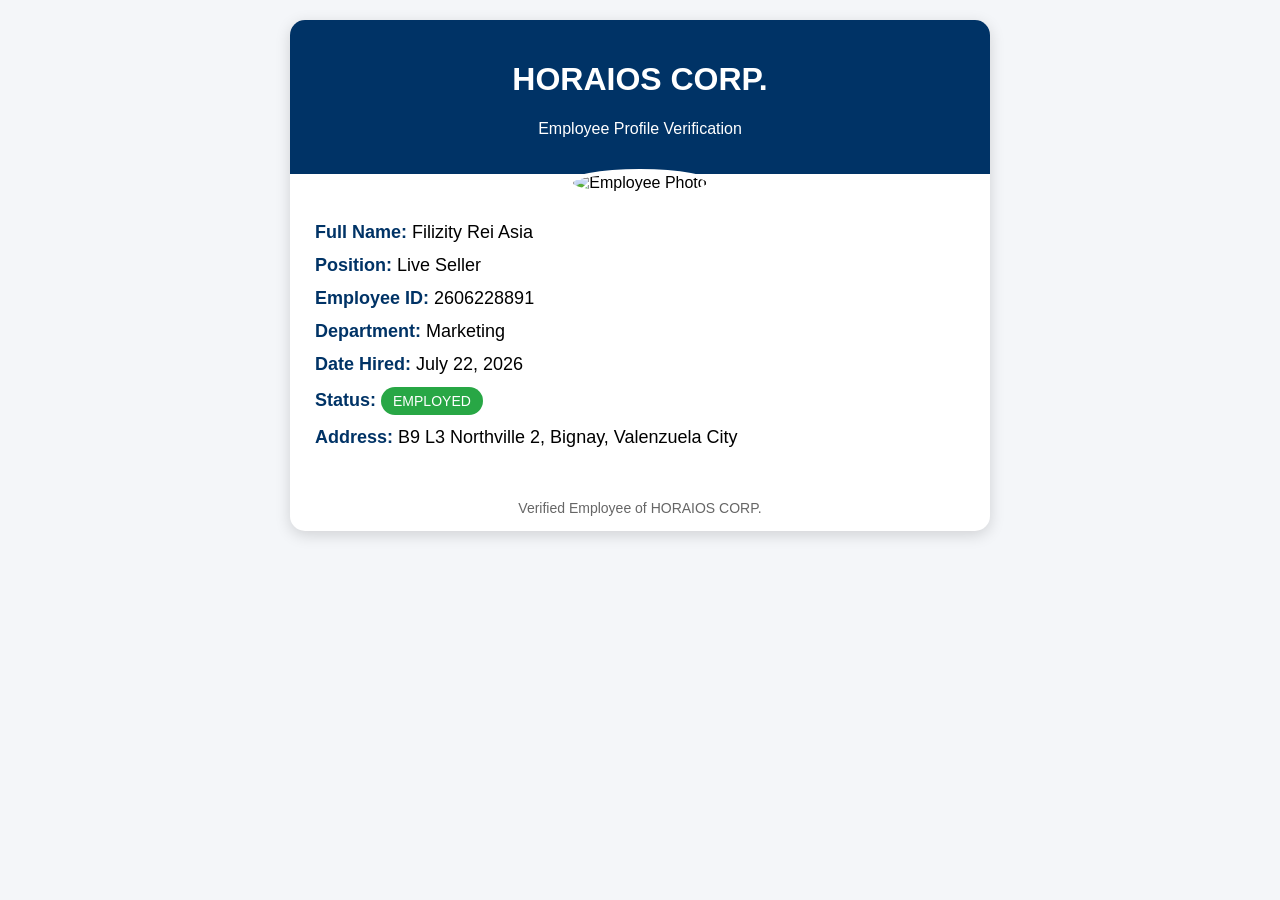
==== filizity.html @ b697649a "Create filizity.html Add Felizity" ====
<!DOCTYPE html>
<html lang="en">
<head>
    <meta charset="UTF-8">
    <meta name="viewport" content="width=device-width, initial-scale=1.0">
    <title>Employee Profile - Filizity Rei Asia</title>
    <style>
        body {
            font-family: Arial, sans-serif;
            background: #f4f6f9;
            margin: 0;
            padding: 20px;
        }

        .card {
            max-width: 700px;
            margin: auto;
            background: white;
            border-radius: 15px;
            box-shadow: 0 4px 15px rgba(0,0,0,0.15);
            overflow: hidden;
        }

        .header {
            background: #003366;
            color: white;
            text-align: center;
            padding: 20px;
        }

        .profile-img {
            width: 180px;
            height: 180px;
            border-radius: 50%;
            object-fit: cover;
            border: 5px solid white;
            margin-top: -40px;
            background: white;
        }

        .content {
            padding: 25px;
        }

        .info {
            margin-bottom: 12px;
            font-size: 18px;
        }

        .label {
            font-weight: bold;
            color: #003366;
        }

        .status {
            display: inline-block;
            padding: 6px 12px;
            background: #28a745;
            color: white;
            border-radius: 20px;
            font-size: 14px;
        }

        footer {
            text-align: center;
            padding: 15px;
            color: #666;
            font-size: 14px;
        }
    </style>
</head>
<body>

<div class="card">
    <div class="header">
        <h1>HORAIOS CORP.</h1>
        <p>Employee Profile Verification</p>
    </div>

    <center>
        <img src="Felizity.png" alt="Employee Photo" class="profile-img">
    </center>

    <div class="content">

        <div class="info">
            <span class="label">Full Name:</span>
            Filizity Rei Asia
        </div>

        <div class="info">
            <span class="label">Position:</span>
            Live Seller
        </div>

        <div class="info">
            <span class="label">Employee ID:</span>
            2606228891
        </div>

        <div class="info">
            <span class="label">Department:</span>
            Marketing
        </div>

        <div class="info">
            <span class="label">Date Hired:</span>
            July 22, 2026
        </div>

        <div class="info">
            <span class="label">Status:</span>
            <span class="status">EMPLOYED</span>
        </div>

        <div class="info">
            <span class="label">Address:</span>
            B9 L3 Northville 2, Bignay, Valenzuela City
        </div>

    </div>

    <footer>
        Verified Employee of HORAIOS CORP.
    </footer>
</div>

</body>
</html>
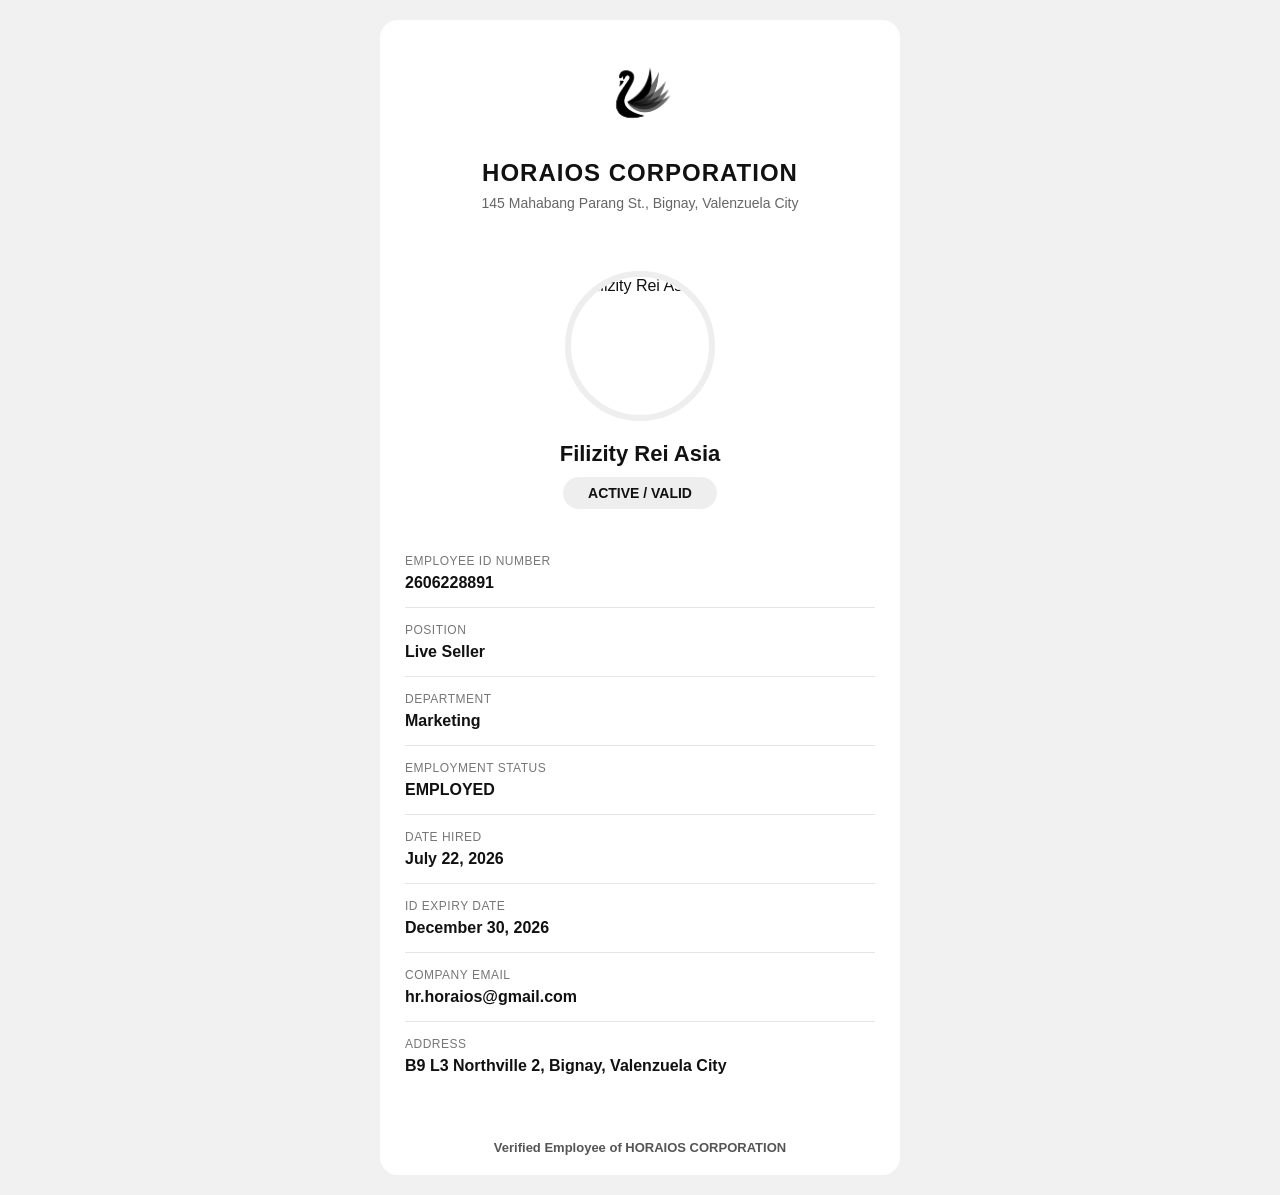
==== commit 57cdedc8: "Update filizity.html" ====
--- a/filizity.html
+++ b/filizity.html
@@ -3,127 +3,86 @@
 <head>
     <meta charset="UTF-8">
     <meta name="viewport" content="width=device-width, initial-scale=1.0">
-    <title>Employee Profile - Filizity Rei Asia</title>
-    <style>
-        body {
-            font-family: Arial, sans-serif;
-            background: #f4f6f9;
-            margin: 0;
-            padding: 20px;
-        }
-
-        .card {
-            max-width: 700px;
-            margin: auto;
-            background: white;
-            border-radius: 15px;
-            box-shadow: 0 4px 15px rgba(0,0,0,0.15);
-            overflow: hidden;
-        }
-
-        .header {
-            background: #003366;
-            color: white;
-            text-align: center;
-            padding: 20px;
-        }
-
-        .profile-img {
-            width: 180px;
-            height: 180px;
-            border-radius: 50%;
-            object-fit: cover;
-            border: 5px solid white;
-            margin-top: -40px;
-            background: white;
-        }
-
-        .content {
-            padding: 25px;
-        }
-
-        .info {
-            margin-bottom: 12px;
-            font-size: 18px;
-        }
-
-        .label {
-            font-weight: bold;
-            color: #003366;
-        }
-
-        .status {
-            display: inline-block;
-            padding: 6px 12px;
-            background: #28a745;
-            color: white;
-            border-radius: 20px;
-            font-size: 14px;
-        }
-
-        footer {
-            text-align: center;
-            padding: 15px;
-            color: #666;
-            font-size: 14px;
-        }
-    </style>
+    <title>Employee Profile | HORAIOS CORPORATION</title>
+    <link rel="stylesheet" href="style.css">
 </head>
 <body>
 
-<div class="card">
-    <div class="header">
-        <h1>HORAIOS CORP.</h1>
-        <p>Employee Profile Verification</p>
+<div class="profile-container">
+
+    <div class="company-header">
+        <img src="logo.png" alt="HORAIOS CORPORATION Logo" class="logo">
+
+        <h1>HORAIOS CORPORATION</h1>
+
+        <p>145 Mahabang Parang St., Bignay, Valenzuela City</p>
     </div>
 
-    <center>
-        <img src="Felizity.png" alt="Employee Photo" class="profile-img">
-    </center>
+    <div class="employee-card">
 
-    <div class="content">
+        <img src="Felizity.png"
+             alt="Filizity Rei Asia"
+             class="employee-photo">
 
-        <div class="info">
-            <span class="label">Full Name:</span>
-            Filizity Rei Asia
+        <h2>Filizity Rei Asia</h2>
+
+        <div id="status" class="status">
+            Checking Status...
         </div>
 
-        <div class="info">
-            <span class="label">Position:</span>
-            Live Seller
-        </div>
+        <div class="details">
 
-        <div class="info">
-            <span class="label">Employee ID:</span>
-            2606228891
-        </div>
+            <div class="info-box">
+                <label>Employee ID Number</label>
+                <p>2606228891</p>
+            </div>
 
-        <div class="info">
-            <span class="label">Department:</span>
-            Marketing
-        </div>
+            <div class="info-box">
+                <label>Position</label>
+                <p>Live Seller</p>
+            </div>
 
-        <div class="info">
-            <span class="label">Date Hired:</span>
-            July 22, 2026
-        </div>
+            <div class="info-box">
+                <label>Department</label>
+                <p>Marketing</p>
+            </div>
 
-        <div class="info">
-            <span class="label">Status:</span>
-            <span class="status">EMPLOYED</span>
-        </div>
+            <div class="info-box">
+                <label>Employment Status</label>
+                <p>EMPLOYED</p>
+            </div>
 
-        <div class="info">
-            <span class="label">Address:</span>
-            B9 L3 Northville 2, Bignay, Valenzuela City
+            <div class="info-box">
+                <label>Date Hired</label>
+                <p>July 22, 2026</p>
+            </div>
+
+            <div class="info-box">
+                <label>ID Expiry Date</label>
+                <p>December 30, 2026</p>
+            </div>
+
+            <div class="info-box">
+                <label>Company Email</label>
+                <p>hr.horaios@gmail.com</p>
+            </div>
+
+            <div class="info-box">
+                <label>Address</label>
+                <p>B9 L3 Northville 2, Bignay, Valenzuela City</p>
+            </div>
+
         </div>
 
     </div>
 
     <footer>
-        Verified Employee of HORAIOS CORP.
+        <strong>Verified Employee of HORAIOS CORPORATION</strong>
     </footer>
+
 </div>
+
+<script src="script.js"></script>
 
 </body>
 </html>
--- a/style.css
+++ b/style.css
@@ -0,0 +1,241 @@
+* {
+    box-sizing: border-box;
+}
+
+
+body {
+
+    margin: 0;
+
+    padding: 20px;
+
+    background: #f1f1f1;
+
+    font-family: Arial, Helvetica, sans-serif;
+
+    color: #111;
+
+}
+
+
+.profile-container {
+
+    width: 100%;
+
+    max-width: 520px;
+
+    margin: auto;
+
+}
+
+
+/* COMPANY HEADER */
+
+.company-header {
+
+    background: #ffffff;
+
+    text-align: center;
+
+    padding: 30px 20px;
+
+    border-radius: 18px 18px 0 0;
+
+}
+
+
+.logo {
+
+    width: 90px;
+
+    height: 90px;
+
+    object-fit: contain;
+
+}
+
+
+.company-header h1 {
+
+    margin: 15px 0 8px;
+
+    font-size: 24px;
+
+    letter-spacing: 1px;
+
+}
+
+
+.company-header p {
+
+    margin: 0;
+
+    color: #666;
+
+    font-size: 14px;
+
+}
+
+
+
+/* EMPLOYEE CARD */
+
+.employee-card {
+
+    background: #ffffff;
+
+    padding: 30px 25px;
+
+}
+
+
+
+.employee-photo {
+
+    width: 150px;
+
+    height: 150px;
+
+    object-fit: cover;
+
+    border-radius: 50%;
+
+    display: block;
+
+    margin: auto;
+
+    border: 6px solid #eeeeee;
+
+}
+
+
+.employee-card h2 {
+
+    text-align: center;
+
+    margin: 20px 0 10px;
+
+    font-size: 22px;
+
+}
+
+
+
+/* STATUS */
+
+.status {
+
+    width: fit-content;
+
+    margin: auto;
+
+    padding: 8px 25px;
+
+    border-radius: 30px;
+
+    font-size: 14px;
+
+    font-weight: bold;
+
+}
+
+
+
+/* DETAILS */
+
+.details {
+
+    margin-top: 30px;
+
+}
+
+
+.info-box {
+
+    padding: 15px 0;
+
+    border-bottom: 1px solid #e5e5e5;
+
+}
+
+
+.info-box:last-child {
+
+    border-bottom: none;
+
+}
+
+
+
+.info-box label {
+
+    display: block;
+
+    color: #777;
+
+    font-size: 12px;
+
+    text-transform: uppercase;
+
+    letter-spacing: .5px;
+
+}
+
+
+.info-box p {
+
+    margin: 6px 0 0;
+
+    font-size: 16px;
+
+    font-weight: 600;
+
+}
+
+
+
+/* FOOTER */
+
+footer {
+
+    background: #ffffff;
+
+    text-align: center;
+
+    padding: 20px;
+
+    font-size: 13px;
+
+    color: #555;
+
+    border-radius: 0 0 18px 18px;
+
+}
+
+
+
+/* MOBILE OPTIMIZATION */
+
+@media(max-width:480px){
+
+    body {
+
+        padding: 10px;
+
+    }
+
+
+    .company-header h1 {
+
+        font-size: 20px;
+
+    }
+
+
+    .employee-card {
+
+        padding: 25px 20px;
+
+    }
+
+}
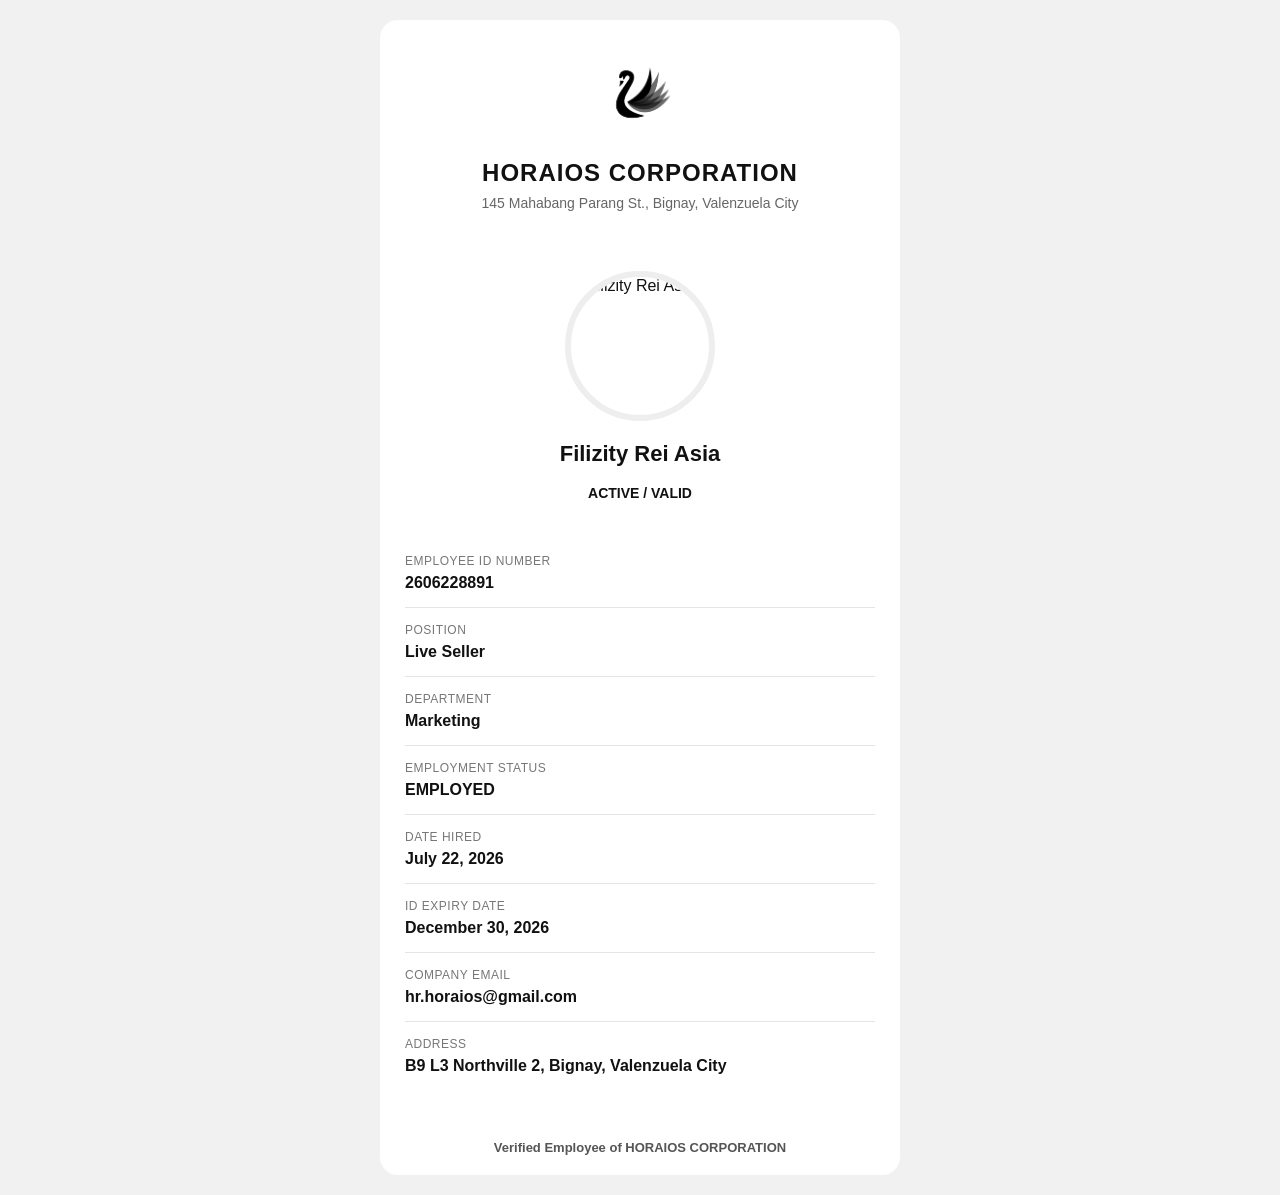
==== commit ced1a4ca: "Update filizity.html" ====
--- a/filizity.html
+++ b/filizity.html
@@ -27,7 +27,7 @@
         <h2>Filizity Rei Asia</h2>
 
         <div id="status" class="status">
-            Checking Status...
+            ACTIVE / VALID
         </div>
 
         <div class="details">
@@ -82,7 +82,5 @@
 
 </div>
 
-<script src="script.js"></script>
-
 </body>
 </html>
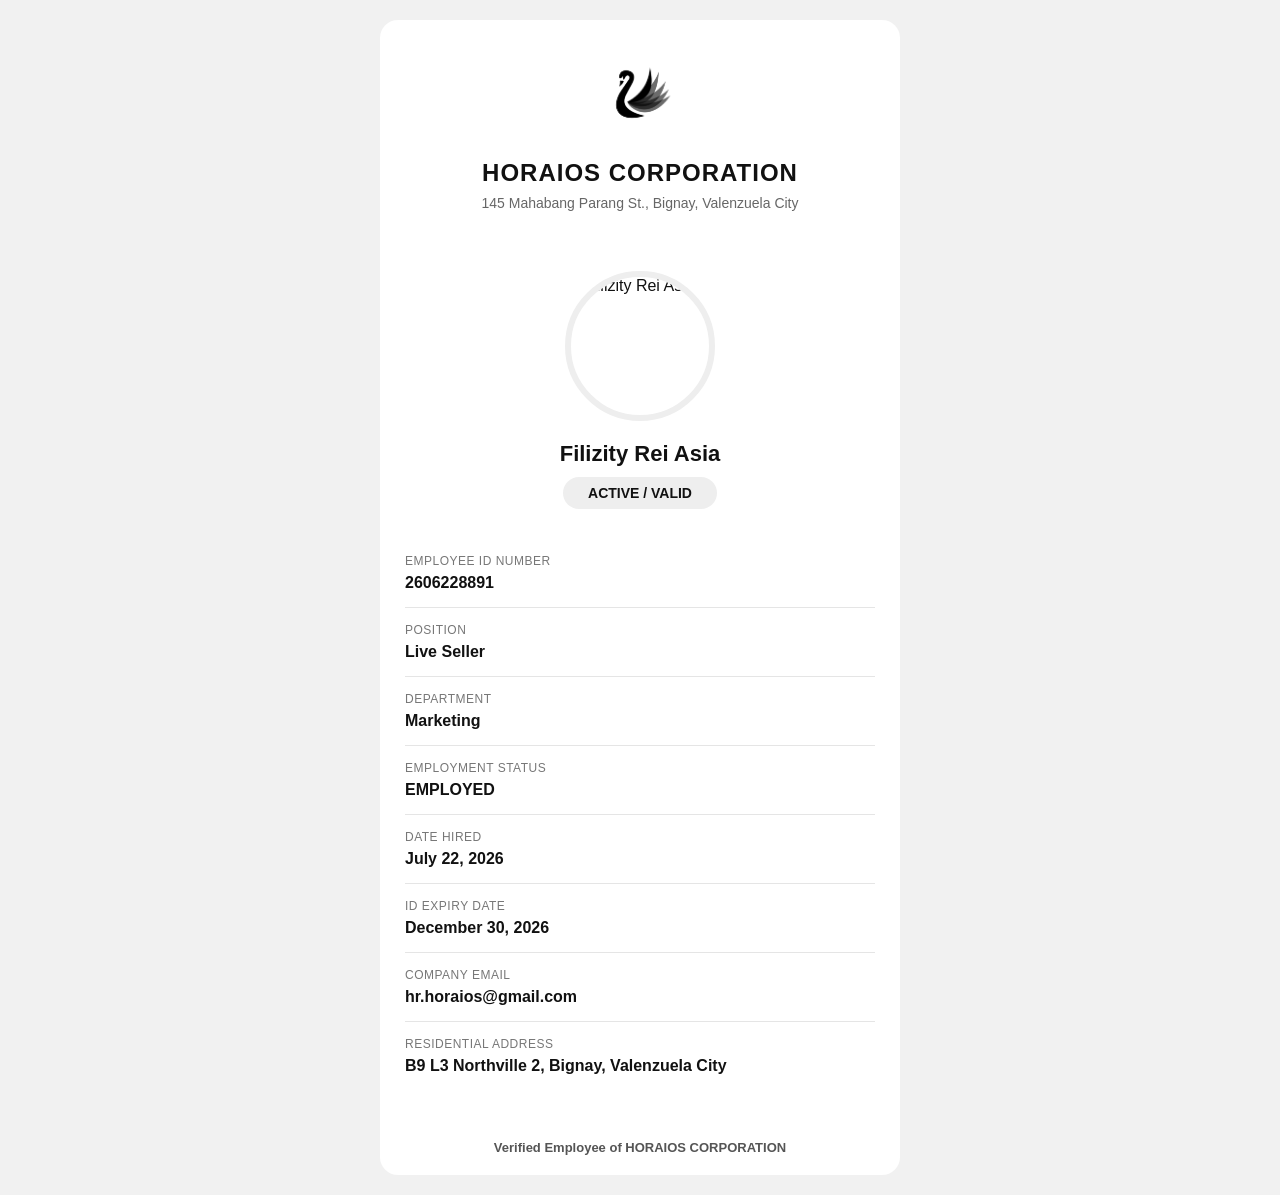
==== commit bb3dc584: "Rename felizity.html to filizity.html" ====
--- a/filizity.html
+++ b/filizity.html
@@ -11,7 +11,9 @@
 <div class="profile-container">
 
     <div class="company-header">
-        <img src="logo.png" alt="HORAIOS CORPORATION Logo" class="logo">
+        <img src="logo.png"
+             alt="HORAIOS CORPORATION Logo"
+             class="logo">
 
         <h1>HORAIOS CORPORATION</h1>
 
@@ -20,14 +22,14 @@
 
     <div class="employee-card">
 
-        <img src="Felizity.png"
+        <img src="filizity.jpg"
              alt="Filizity Rei Asia"
              class="employee-photo">
 
         <h2>Filizity Rei Asia</h2>
 
         <div id="status" class="status">
-            ACTIVE / VALID
+            Checking Status...
         </div>
 
         <div class="details">
@@ -68,7 +70,7 @@
             </div>
 
             <div class="info-box">
-                <label>Address</label>
+                <label>Residential Address</label>
                 <p>B9 L3 Northville 2, Bignay, Valenzuela City</p>
             </div>
 
@@ -82,5 +84,7 @@
 
 </div>
 
+<script src="script.js"></script>
+
 </body>
 </html>
